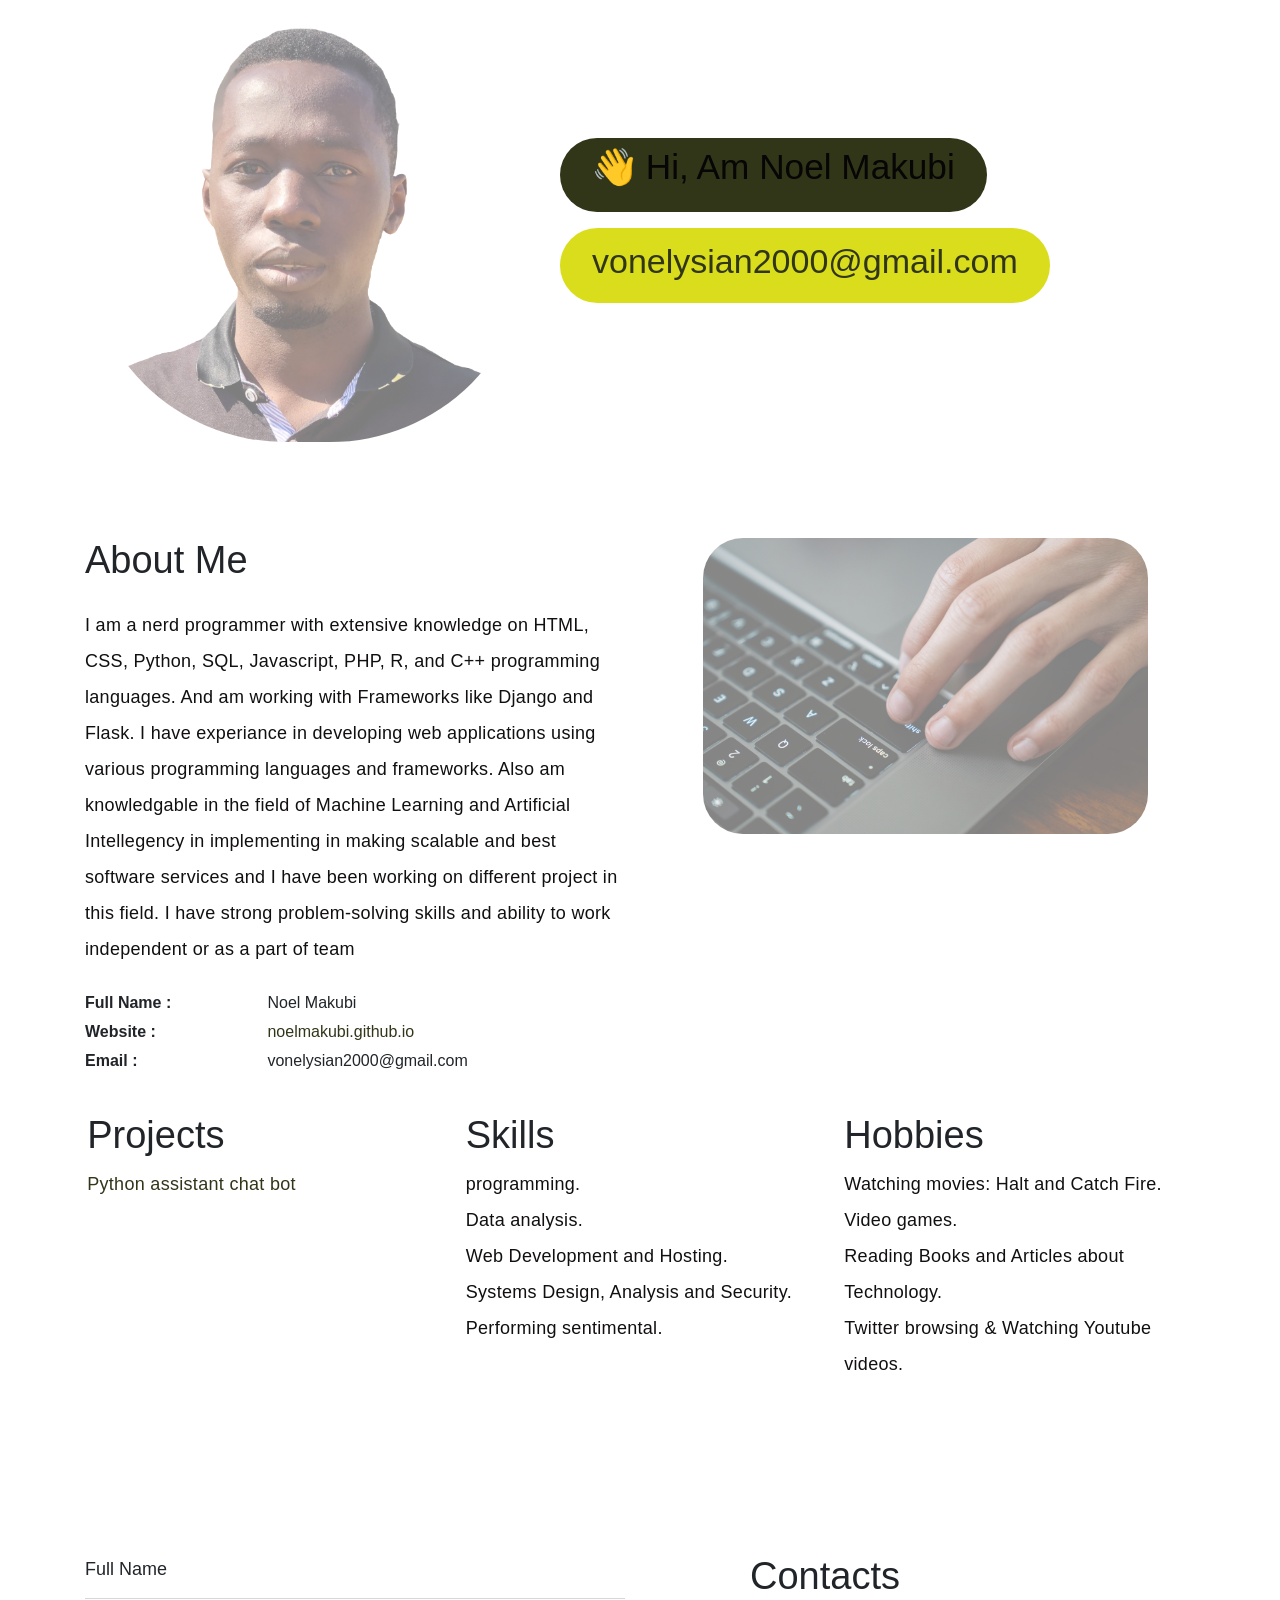
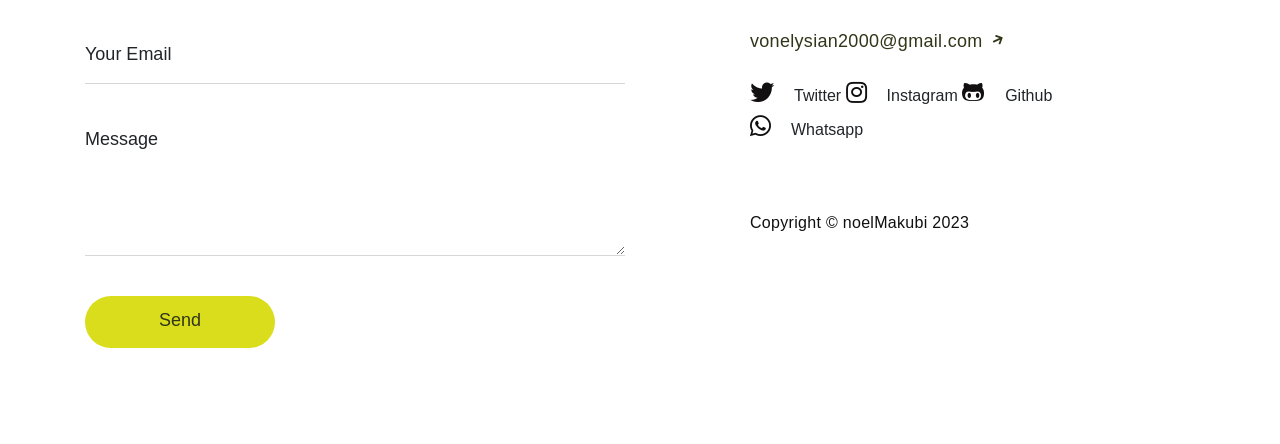
==== index.html @ bf627ace "Update index.html" ====
<!DOCTYPE html>
<html lang="en">
  <head>
    <title>Noel Makubi Github</title>

    <meta charset="UTF-8" />
    <meta http-equiv="X-UA-Compatible" content="IE=Edge" />
    <meta name="description" content="" />
    <meta
      name="keywords"
      content="programmer,developer, AI, ML,google, Tanzania,Usa, Near Me, system, contents, employment,business,near by,cive,udom,udsm,ifm,twitter"
    />
    <meta name="author" content="Tooplate" />
    <meta
      name="viewport"
      content="width=device-width, initial-scale=1, maximum-scale=1"
    />

    <link rel="stylesheet" href="css/bootstrap.min.css" />
    <link rel="stylesheet" href="css/all.min.css" />
    <link rel="stylesheet" href="css/owl.carousel.min.css" />
    <link rel="stylesheet" href="css/owl.theme.default.min.css" />

    <!-- MAIN CSS -->
    <link rel="stylesheet" href="css/tooplate-ben-resume-style.css" />
  </head>

  <body data-spy="scroll" data-target="#navbarNav" data-offset="50">
    <!-- MENU BAR -->
    <nav class="navbar navbar-expand-lg">
      <div class="container">
        <a class="navbar-brand" href="#"> Noel Makubi </a>

        <button
          class="navbar-toggler"
          type="button"
          data-toggle="collapse"
          data-target="#navbarNav"
          aria-controls="navbarNav"
          aria-expanded="false"
          aria-label="Toggle navigation"
        >
          <span class="navbar-toggler-icon"></span>
        </button>

        <div class="collapse navbar-collapse" id="navbarNav">
          <ul class="navbar-nav mx-auto">
            <li class="nav-item">
              <a href="#intro" class="nav-link smoothScroll">Introduction</a>
            </li>

            <li class="nav-item">
              <a href="#about" class="nav-link smoothScroll">About Me</a>
            </li>

            <li class="nav-item">
              <a href="#row-third" class="nav-link smoothScroll"
                >Skills & Projects</a
              >
            </li>

            <li class="nav-item">
              <a href="#contact" class="nav-link smoothScroll">Contacts</a>
            </li>
          </ul>

          <div class="mt-lg-0 mt-3 mb-4 mb-lg-0">
            <!-- <a href="#" class="custom-btn btn" download>Download CV</a>-->
          </div>
        </div>
      </div>
    </nav>

    <!-- HERO -->
    <section
      class="hero d-flex flex-column justify-content-center align-items-center"
      id="intro"
    >
      <div class="container">
        <div class="row">
          <div class="mx-auto col-lg-5 col-md-5 col-10">
            <img
              src="images/github.png"
              class="img-fluid"
              alt="Ben Resume HTML Template"
            />
          </div>

          <div
            class="d-flex flex-column justify-content-center align-items-center col-lg-7 col-md-7 col-12"
          >
            <div class="hero-text">
              <h1 class="hero-title">👋 Hi, Am Noel Makubi</h1>

              <a href="#" class="email-link"> vonelysian2000@gmail.com </a>
            </div>
          </div>
        </div>
      </div>
    </section>

    <section class="about section-padding" id="about">
      <div class="container">
        <div class="row">
          <div class="col-lg-6 col-md-6 col-12">
            <h3 class="mb-4">About Me</h3>

            <p>
              I am a nerd programmer with extensive knowledge on HTML, CSS,
              Python, SQL, Javascript, PHP, R, and C++ programming languages.
              And am working with Frameworks like Django and Flask. I have
              experiance in developing web applications using various
              programming languages and frameworks. Also am knowledgable in the
              field of Machine Learning and Artificial Intellegency in
              implementing in making scalable and best software services and I
              have been working on different project in this field. I have
              strong problem-solving skills and ability to work independent or
              as a part of team
            </p>

            <ul class="mt-4 mb-5 mb-lg-0 profile-list list-unstyled">
              <li><strong>Full Name :</strong> Noel Makubi</li>

              <!--<li><strong>Date of Birth:</strong> 26 September 1999</li>-->

              <li>
                <strong>Website :</strong>
                <a href="#">noelmakubi.github.io</a>
              </li>

              <li><strong>Email :</strong> vonelysian2000@gmail.com</li>
            </ul>
          </div>

          <div class="col-lg-5 mx-auto col-md-6 col-12">
            <img
              src="images/true-agency.jpg"
              class="about-image img-fluid"
              alt="Ben's Resume HTML Template"
            />
          </div>
        </div>
        <div class="row about-third" id="row-third">
          <div class="col-lg-4 col-md-4 col-12">
            <h3>Projects</h3>
            <p>
              <a href="https://github.com/noelmakubi/python_chat_bot"
                >Python assistant chat bot</a
              >
            </p>
          </div>
          <div class="col-lg-4 col-md-4 col-12">
            <h3>Skills</h3>
            <p>
              programming.
              <br />
              Data analysis.
              <br />
              Web Development and Hosting.
              <br />
              Systems Design, Analysis and Security.
              <br />
              Performing sentimental.
            </p>
          </div>
          <div class="col-lg-4 col-md-4 col-12">
            <h3>Hobbies</h3>
            <p>
              Watching movies: Halt and Catch Fire.
              <br />
              Video games.
              <br />
              Reading Books and Articles about Technology.
              <br />
              Twitter browsing & Watching Youtube videos.
            </p>
          </div>
        </div>
      </div>
    </section>

    <section class="contact section-padding pt-0" id="contact">
      <div class="container">
        <div class="row">
          <div class="col-lg-6 col-md-6 col-12">
            <form
              action="https://formsubmit.co/el/confirm/912c43903dcdbf2919110c2870421e21
"
              method="post"
              class="contact-form webform"
              role="form"
            >
              <div class="form-group d-flex flex-column-reverse">
                <input
                  type="text"
                  class="form-control"
                  name="cf-name"
                  id="cf-name"
                  placeholder="Your Name"
                  required
                />

                <label for="cf-name" class="webform-label">Full Name</label>
              </div>

              <div class="form-group d-flex flex-column-reverse">
                <input
                  type="email"
                  class="form-control"
                  name="cf-email"
                  id="cf-email"
                  placeholder="Your Email"
                  required
                />

                <label for="cf-email" class="webform-label">Your Email</label>
              </div>

              <div class="form-group d-flex flex-column-reverse">
                <textarea
                  class="form-control"
                  rows="5"
                  name="cf-message"
                  id="cf-message"
                  placeholder="Your Message"
                  required
                ></textarea>

                <label for="cf-message" class="webform-label">Message</label>
              </div>

              <button
                type="submit"
                class="form-control"
                id="submit-button"
                name="submit"
              >
                Send
              </button>
            </form>
          </div>

          <div class="mx-auto col-lg-4 col-md-6 col-12">
            <h3 class="my-4 pt-4 pt-lg-0">Contacts</h3>

            <p class="mb-1"></p>

            <p>
              <a href="">
                vonelysian2000@gmail.com
                <i class="fas fa-arrow-right custom-icon"></i>
              </a>
            </p>

            <ul class="social-links mt-2">
              <li>
                <a
                  href="https://twitter.com/Noel___Mak"
                  rel="noopener"
                  class="fab fa-twitter"
                ></a
                >Twitter
              </li>
              <li>
                <a
                  href="https://www.instagram.com/noe__mack/"
                  rel="noopener"
                  class="fab fa-instagram"
                ></a
                >Instagram
              </li>
              <li>
                <a
                  href="https://github.com/von2000/von2000"
                  rel="noopener"
                  class="fab fa-github-alt"
                ></a
                >Github
              </li>
              <li>
                <a
                  href="https://wa.me/+255682633877"
                  rel="noopener"
                  class="fab fa-whatsapp"
                ></a
                >Whatsapp
              </li>
            </ul>

            <p class="copyright-text mt-5 pt-3">
              Copyright &copy; noelMakubi 2023
            </p>

            <!--<p>Design: <a href="www.noelmakubi.github.io" title="free HTML templates" target="_blank">noelMakubi</a></p>-->
          </div>
        </div>
      </div>
    </section>
    <!-- SCRIPTS -->
    <script src="js/jquery.min.js"></script>
    <script src="js/bootstrap.min.js"></script>
    <script src="js/smoothscroll.js"></script>
    <script src="js/owl.carousel.min.js"></script>
    <script src="js/custom.js"></script>
  </body>
</html>
---- css/tooplate-ben-resume-style.css ----
@font-face {
      font-family: 'Plain';
      src: url('../localfonts/Plain-Regular.woff2') format('woff2'),
          url('../localfonts/Plain-Regular.woff') format('woff');
      font-weight: normal;
      font-style: normal;
  }

  @font-face {
      font-family: 'Plain';
      src: url('../localfonts/Plain-Light.woff2') format('woff2'),
          url('../localfonts/Plain-Light.woff') format('woff');
      font-weight: 300;
      font-style: normal;
  }

  @font-face {
      font-family: 'Plain';
      src: url('../localfonts/Plain-Bold.woff2') format('woff2'),
          url('../localfonts/Plain-Bold.woff') format('woff');
      font-weight: bold;
      font-style: normal;
  }

  :root {
    --primary-color:        #dadd1c;
    --white-color:          #070505;
    --dark-color:           #313619;
    --menu-bg-color:        #0e3a1f;

    --gray-color:           #b6c20b;
    --p-color:              #110f0f;

    --base-font-family:     "Plain", -apple-system,BlinkMacSystemFont,"Segoe UI",Roboto,"Helvetica Neue",Arial,"Noto Sans",sans-serif,"Apple Color Emoji","Segoe UI Emoji","Segoe UI Symbol","Noto Color Emoji";
    --font-weight-bold:     600;
    --font-weight-normal:   400;
    --font-weight-light:    300;

    --h1-font-size:         56px;
    --h2-font-size:         48px;
    --h3-font-size:         38px;
    --h4-font-size:         34px;
    --h5-font-size:         30px;
    --h6-font-size:         24px;
    --p-font-size:          18px;
    --base-font-size:       16px;
    --button-font-size:     20px;

    --border-radius-large:  100%;
    --border-radius-medium: 80px;
    --border-radius-small:  40px;
  }


  body {
    font-family: var(--base-font-family);
  }


  /*---------------------------------------
     TYPOGRAPHY              
  -----------------------------------------*/

  h1 {
    font-size: var(--h1-font-size);
  }

  h1,
  h3 {
    font-weight: var(--font-weight-light);
  }

  h2 {
    font-size: var(--h2-font-size);
  }

  h3 {
    font-size: var(--h3-font-size);
  }

  h4 {
    font-size: var(--h4-font-size);
  }

  h5 {
    font-size: var(--h5-font-size);
  }

  h6 {
    font-weight: var(--font-weight-bold);
    font-size: var(--h6-font-size);
  }

  p {
    color: var(--p-color);
    font-size: var(--p-font-size);
    font-weight: var(--font-weight-light);
    letter-spacing: 0.3px;
    line-height: 2em;
  }

  .section-padding {
    padding: 6rem 0;
  }

  .custom-icon {
    font-size: 12px;
    position: relative;
    bottom: 3px;
    left: 5px;
    transform: rotate(-25deg);
  }


  /* CUSTOM BUTTON */
  .custom-btn {
    background: var(--dark-color);
    border: none;
    border-radius: var(--border-radius-medium);
    color: var(--white-color);
    letter-spacing: 0.2px;
    padding: 6px 36px 10px 36px;
    font-size: var(--button-font-size);
    white-space: nowrap;
  }

  .custom-btn:hover,
  .custom-btn:focus {
    color: var(--dark-color);
    background: var(--primary-color);
  }


  /*---------------------------------------
     GENERAL               
  -----------------------------------------*/

  * {
    -webkit-box-sizing: border-box;
    -moz-box-sizing: border-box;
    box-sizing: border-box;
  }

  *::before,
  *::after {
    -webkit-box-sizing: border-box;
    -moz-box-sizing: border-box;
    box-sizing: border-box;
  }

  a {
    color: var(--dark-color);
    text-decoration: none;
    transition: all 0.4s linear;
  }

  a:hover  {
    color: var(--dark-color);
    text-decoration: none;
  }


  /*---------------------------------------
     MENU                
  -----------------------------------------*/

  .navbar {
    background: transparent;
    padding: 0.3rem 1rem;
    transition: all 300ms ease-in-out;
    position: absolute;
    z-index: 99;
    top: 0;
    right: 0;
    left: 0;
    opacity: 0;
  }

  .navbar.scroll {
    background: var(--menu-bg-color);
    padding: 0.5rem 1rem;
    position: fixed;
    opacity: 1;
  }

  .navbar-brand {
    color: var(--white-color);
    font-weight: var(--font-weight-light);
    font-size: var(--h4-font-size);
  }

  .navbar .custom-btn {
    background: var(--primary-color);
    color: var(--dark-color);
  }

  .contact-form #submit-button:hover,
  .navbar .custom-btn:hover {
    background: var(--dark-color);
    color: var(--white-color);
  }

  .navbar-expand-lg .navbar-nav .nav-link {
    margin: 0 1.5rem;
    padding: 0;
  }

  .nav-item .nav-link.active, 
  .nav-item .nav-link:hover {
    color: var(--gray-color);
  }

  .nav-item .nav-link.active, 
  .nav-item .nav-link:hover {
    border-bottom-color: var(--primary-color);
  }

  .nav-link {
    color: var(--gray-color);
    font-weight: var(--font-weight-light);
    font-size: var(--base-font-size);
    border-bottom: 1px solid transparent;
  }

  .navbar-toggler {
    border: 0;
    padding: 0;
    cursor: pointer;
    margin: 0 10px 0 0;
    width: 30px;
    height: 35px;
    outline: none;
  }

  .navbar-toggler:focus {
    outline: none;
  }

  .navbar-toggler[aria-expanded="true"] .navbar-toggler-icon {
    background: transparent;
  }

  .navbar-toggler[aria-expanded="true"] .navbar-toggler-icon::before,
  .navbar-toggler[aria-expanded="true"] .navbar-toggler-icon::after {
    transition: top 300ms 50ms ease, -webkit-transform 300ms 350ms ease;
    transition: top 300ms 50ms ease, transform 300ms 350ms ease;
    transition: top 300ms 50ms ease, transform 300ms 350ms ease, -webkit-transform 300ms 350ms ease;
    top: 0;
  }

  .navbar-toggler[aria-expanded="true"] .navbar-toggler-icon::before {
    transform: rotate(45deg);
  }

  .navbar-toggler[aria-expanded="true"] .navbar-toggler-icon::after {
    transform: rotate(-45deg);
  }


  .navbar-toggler .navbar-toggler-icon {
    background: var(--white-color);
    transition: background 10ms 300ms ease;
    display: block;
    width: 30px;
    height: 2px;
    position: relative;
  }

  .navbar-toggler .navbar-toggler-icon::before,
  .navbar-toggler .navbar-toggler-icon::after {
    transition: top 300ms 350ms ease, -webkit-transform 300ms 50ms ease;
    transition: top 300ms 350ms ease, transform 300ms 50ms ease;
    transition: top 300ms 350ms ease, transform 300ms 50ms ease, -webkit-transform 300ms 50ms ease;
    position: absolute;
    right: 0;
    left: 0;
    background: var(--white-color);
    width: 30px;
    height: 2px;
    content: '';
  }

  .navbar-toggler .navbar-toggler-icon::before {
    top: -8px;
  }

  .navbar-toggler .navbar-toggler-icon::after {
    top: 8px;
  }



  /*---------------------------------------
     HERO                
  -----------------------------------------*/

  .hero-title,
  .email-link {
    background: var(--dark-color);
    border-radius: var(--border-radius-medium);
    color: var(--white-color);
    display: inline-block;
    margin: 0.5rem 0;
    padding: 0.5rem 2rem 1.5rem 2rem;
	font-size: 2.2em;
  }

  .email-link {
    background: var(--primary-color);
    color: var(--dark-color);
    font-size: var(--h4-font-size);
    padding: 0.5rem 2rem 1rem 2rem;
  }

  .email-link:hover {
    background: var(--dark-color);
    color: var(--white-color);
  }


  /*---------------------------------------
     ABOUT                
  -----------------------------------------*/
  
  .about-third {
	  margin: 2.2em -0.8em;
  }

  .about-image {
    border-radius: var(--border-radius-small);
  }

  .profile-list li {
    margin: 0.3rem 0;
  }

  .profile-list strong {
    display: inline-block;
    width: 30%;
    margin-right: 1rem;
  }



  /*---------------------------------------
     CONTACT               
  -----------------------------------------*/
  
  .contact-form .form-control {
    background: transparent;
    border: none;
    border-bottom: 1px solid rgba(142, 140, 140, 0.35);
    box-shadow: none;
    border-radius: 0;
    -webkit-appearance: none;
    outline: none;
    color: var(--dark-color);
    font-weight: var(--font-weight-light);
    padding-left: 0;
    cursor: text;
  }

  .contact-form input {
    height: calc(2.25rem + 10px);
  }

  .contact-form .form-group {
    margin: 0 0 1rem;
    position: relative;
  }

  .contact-form .form-control,
  .webform-label {
    transition: all 0.4s;
    touch-action: manipulation;
  }

  .webform-label {
    cursor: text;
    font-size: 12px;
    font-weight: var(--font-weight-light);
    margin-bottom: 5px;
  }

  .contact-form .form-control:placeholder-shown + .webform-label {
    cursor: text;
    max-width: 66.66%;
    white-space: nowrap;
    overflow: hidden;
    text-overflow: ellipsis;
    transform-origin: left bottom;
    transform: translate(0, 2.125rem) scale(1.5);
  }

  .contact-form ::-webkit-input-placeholder {
    opacity: 0;
    transition: inherit;
    color: var(--dark-color);
  }

  .contact-form ::-moz-placeholder {
    opacity: 0;
    transition: inherit;
    color: var(--dark-color);
  }

  .contact-form .form-control:focus::-webkit-input-placeholder {
    opacity: 1;
  }

  .contact-form .form-control:focus::-moz-placeholder {
    opacity: 1;
  }

  .contact-form .form-control:not(:placeholder-shown) + .webform-label,
  .contact-form .form-control:focus + .webform-label {
    transform: translate(0, 0) scale(1);
    cursor: pointer;
    color: var(--gray-color);
  }

  .contact-form #submit-button {
    background: var(--primary-color);
    border: none;
    border-radius: var(--border-radius-medium);
    color: var(--dark-color);
    cursor: pointer;
    font-size: var(--p-font-size);
    line-height: 0;
    margin-top: 2.5rem;
    padding: 1.5rem 1.8rem 1.8rem 1.8rem;
    white-space: nowrap;
    max-width: 190px;
  }

  .copyright-text {
    font-size: var(--base-font-size);
  }


  /*---------------------------------------
     SOCIAL LINKS              
  -----------------------------------------*/

  .social-links {
    margin: 40px 0;
    padding: 0;
  }

  .social-links li {
    display: inline-block;
    list-style: none;
  }

  .social-links a {
    display: inline-block;
    color: var(--p-color);
    font-size: var(--h6-font-size);
    margin: 5px 20px 5px 0;
  }

  .social-links a:hover {
    color: var(--dark-color);
  }


  /*---------------------------------------
     RESPONSIVE STYLES              
  -----------------------------------------*/

  @media screen and (max-width: 1200px) {
    h1 {
        font-size: 42px;
    }

    h2 {
        font-size: 36px;
    }

    h3 {
        font-size: 32px;
    }

    h4 {
        font-size: 28px;
    }

    .email-link {
      font-size: 28px;
    }
  }

  @media screen and (max-width: 992px) {

    .hero-title {
      font-size: 1.8em;
      padding-bottom: 1rem;
    }

    .email-link {
      font-size: 22px;
      padding: 0.5rem 2rem 0.7rem 2rem;
    }
  }

  @media screen and (max-width: 991px) {
    .navbar-nav {
      margin: 1rem 0;
    }

    .navbar-expand-lg .navbar-nav .nav-link {
      display: inline-block;
      margin: 5px 0.5rem;
    }
  }

  @media screen and (max-width: 768px) {

    .hero-text {
      position: relative;
      top: 1.5rem;
    }
  }

  @media screen and (max-width: 480px) {

    .hero-title {
      font-size: 26px;
    }

    .email-link {
      font-size: 20px;
      padding: 0.3rem 2rem 0.6rem 2rem;
    }
  }
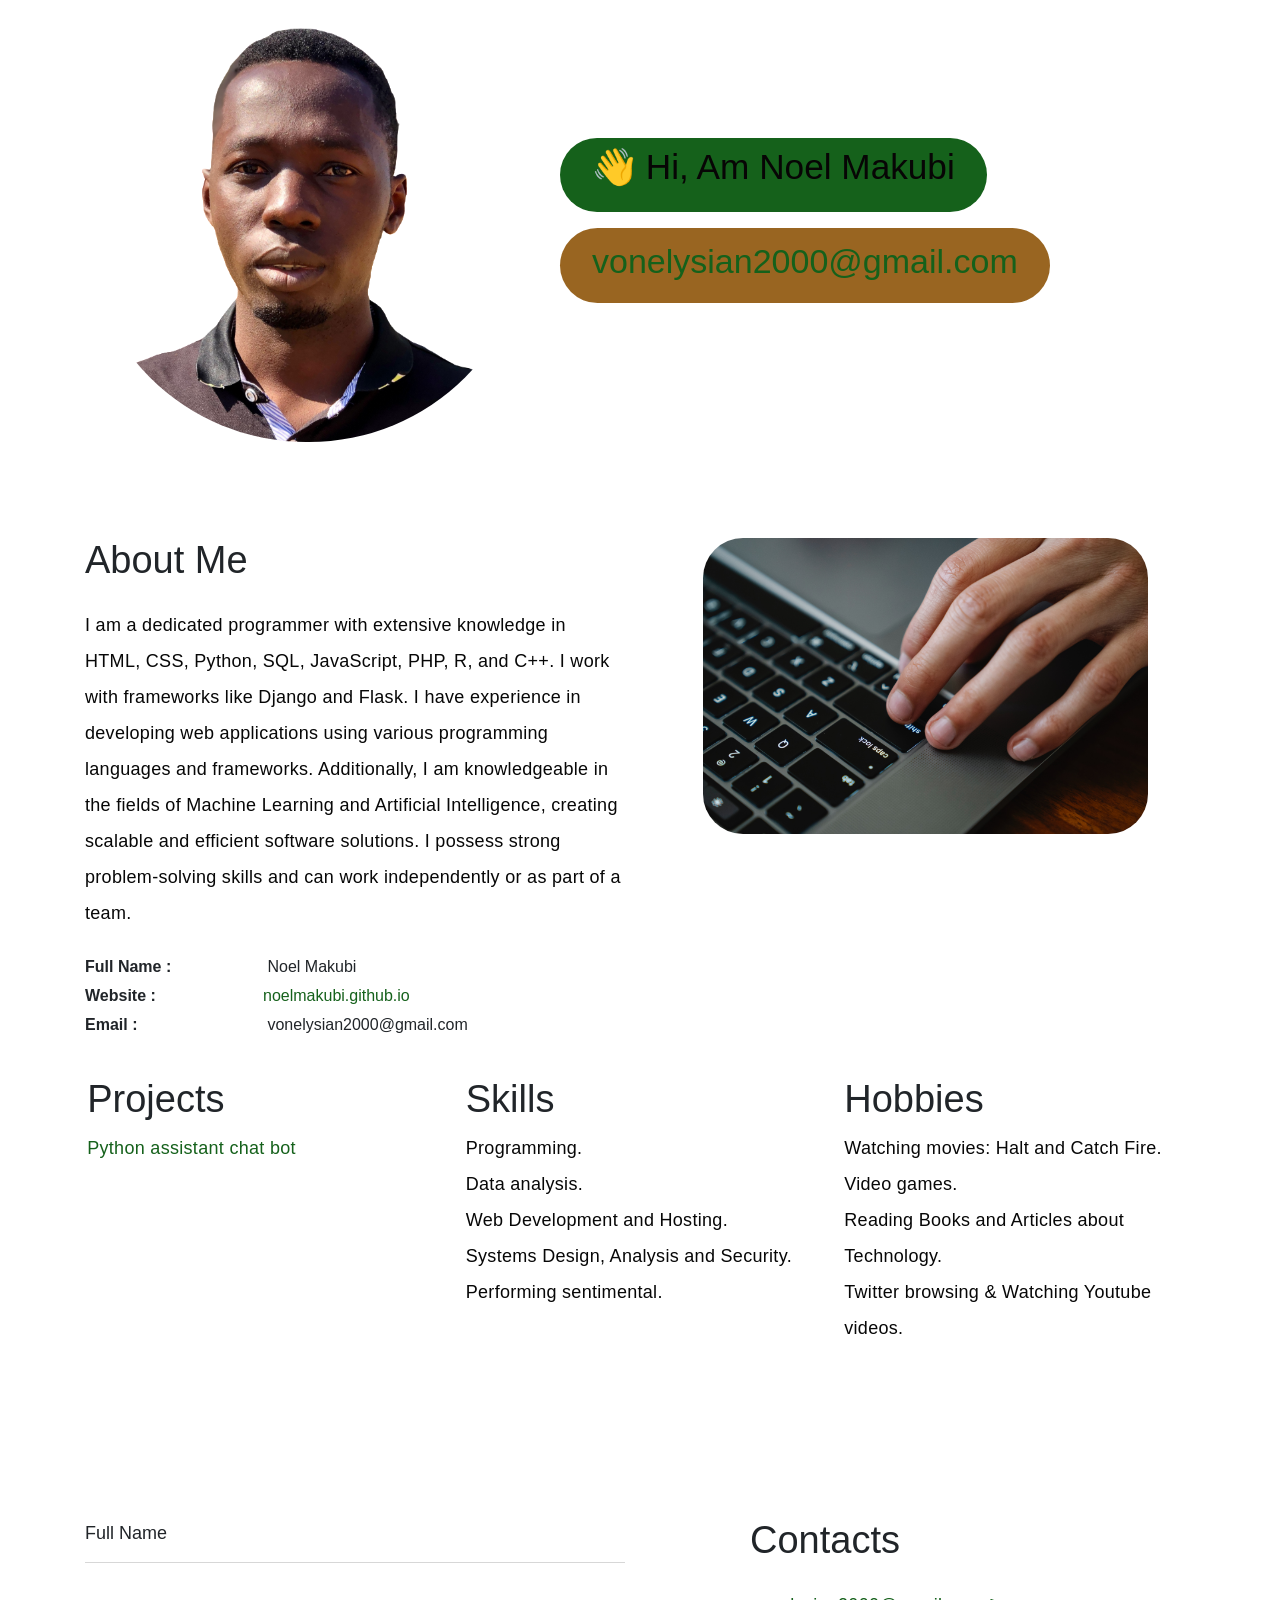
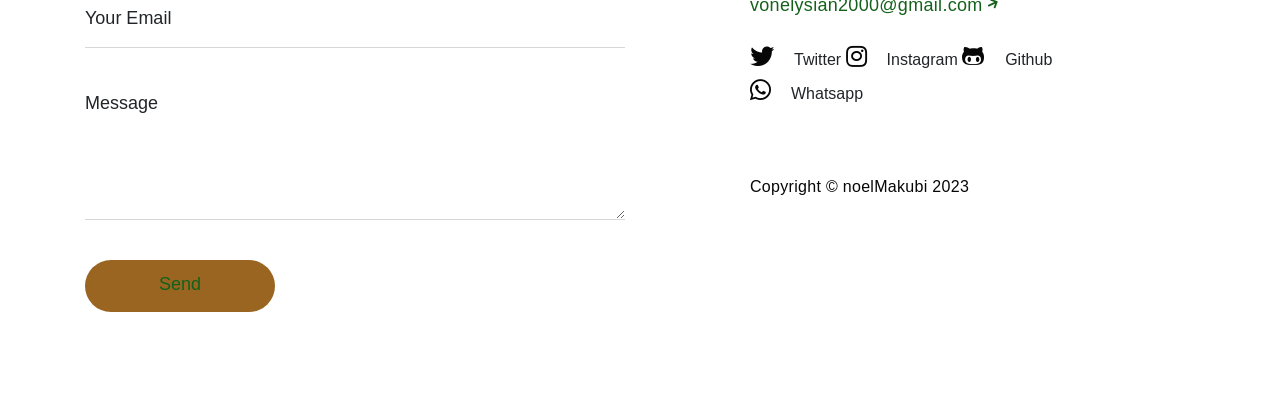
==== commit 2ae4ca3b: "send" ====
--- a/index.html
+++ b/index.html
@@ -1,306 +1,156 @@
 <!DOCTYPE html>
 <html lang="en">
-  <head>
-    <title>Noel Makubi Github</title>
+<head>
+  <title>Noel Makubi</title>
+  <meta charset="UTF-8" />
+  <meta http-equiv="X-UA-Compatible" content="IE=Edge" />
+  <meta name="description" content="Noel Makubi's personal website. Programmer and developer with skills in AI, ML, and various programming languages." />
+  <meta name="keywords" content="programmer,developer, AI, ML,google, Tanzania,Usa, Near Me, system, contents, employment,business,near by,cive,udom,udsm,ifm,twitter" />
+  <meta name="author" content="Tooplate" />
+  <meta name="viewport" content="width=device-width, initial-scale=1, maximum-scale=1" />
+  <link rel="stylesheet" href="css/bootstrap.min.css" />
+  <link rel="stylesheet" href="css/all.min.css" />
+  <link rel="stylesheet" href="css/owl.carousel.min.css" />
+  <link rel="stylesheet" href="css/owl.theme.default.min.css" />
+  <link rel="stylesheet" href="css/tooplate-ben-resume-style.css" />
+  <link rel="icon" href="images/favicon.ico" type="image/x-icon" />
+  <script>
+    window.dataLayer = window.dataLayer || [];
+    function gtag(){dataLayer.push(arguments);}
+    gtag('js', new Date());
+    gtag('config', 'G-6LS9MKFV6P');
+  </script>
+</head>
+<body data-spy="scroll" data-target="#navbarNav" data-offset="50">
+  <!-- MENU BAR -->
+  <nav class="navbar navbar-expand-lg">
+    <div class="container">
+      <a class="navbar-brand" href="#"> Noel Makubi </a>
+      <button class="navbar-toggler" type="button" data-toggle="collapse" data-target="#navbarNav" aria-controls="navbarNav" aria-expanded="false" aria-label="Toggle navigation">
+        <span class="navbar-toggler-icon"></span>
+      </button>
+      <div class="collapse navbar-collapse" id="navbarNav">
+        <ul class="navbar-nav mx-auto">
+          <li class="nav-item"><a href="#intro" class="nav-link smoothScroll">Introduction</a></li>
+          <li class="nav-item"><a href="#about" class="nav-link smoothScroll">About Me</a></li>
+          <li class="nav-item"><a href="#row-third" class="nav-link smoothScroll">Skills & Projects</a></li>
+          <li class="nav-item"><a href="#contact" class="nav-link smoothScroll">Contacts</a></li>
+        </ul>
+        <div class="mt-lg-0 mt-3 mb-4 mb-lg-0">
+          <a href="/cv" class="custom-btn btn" download>Download CV</a>
+        </div>
+      </div>
+    </div>
+  </nav>
 
-    <meta charset="UTF-8" />
-    <meta http-equiv="X-UA-Compatible" content="IE=Edge" />
-    <meta name="description" content="" />
-    <meta
-      name="keywords"
-      content="programmer,developer, AI, ML,google, Tanzania,Usa, Near Me, system, contents, employment,business,near by,cive,udom,udsm,ifm,twitter"
-    />
-    <meta name="author" content="Tooplate" />
-    <meta
-      name="viewport"
-      content="width=device-width, initial-scale=1, maximum-scale=1"
-    />
-
-    <link rel="stylesheet" href="css/bootstrap.min.css" />
-    <link rel="stylesheet" href="css/all.min.css" />
-    <link rel="stylesheet" href="css/owl.carousel.min.css" />
-    <link rel="stylesheet" href="css/owl.theme.default.min.css" />
-
-    <!-- MAIN CSS -->
-    <link rel="stylesheet" href="css/tooplate-ben-resume-style.css" />
-  </head>
-
-  <body data-spy="scroll" data-target="#navbarNav" data-offset="50">
-    <!-- MENU BAR -->
-    <nav class="navbar navbar-expand-lg">
-      <div class="container">
-        <a class="navbar-brand" href="#"> Noel Makubi </a>
-
-        <button
-          class="navbar-toggler"
-          type="button"
-          data-toggle="collapse"
-          data-target="#navbarNav"
-          aria-controls="navbarNav"
-          aria-expanded="false"
-          aria-label="Toggle navigation"
-        >
-          <span class="navbar-toggler-icon"></span>
-        </button>
-
-        <div class="collapse navbar-collapse" id="navbarNav">
-          <ul class="navbar-nav mx-auto">
-            <li class="nav-item">
-              <a href="#intro" class="nav-link smoothScroll">Introduction</a>
-            </li>
-
-            <li class="nav-item">
-              <a href="#about" class="nav-link smoothScroll">About Me</a>
-            </li>
-
-            <li class="nav-item">
-              <a href="#row-third" class="nav-link smoothScroll"
-                >Skills & Projects</a
-              >
-            </li>
-
-            <li class="nav-item">
-              <a href="#contact" class="nav-link smoothScroll">Contacts</a>
-            </li>
-          </ul>
-
-          <div class="mt-lg-0 mt-3 mb-4 mb-lg-0">
-            <!-- <a href="#" class="custom-btn btn" download>Download CV</a>-->
+  <!-- HERO -->
+  <section class="hero d-flex flex-column justify-content-center align-items-center" id="intro">
+    <div class="container">
+      <div class="row">
+        <div class="mx-auto col-lg-5 col-md-5 col-10">
+          <img src="images/github.png" class="img-fluid" alt="Noel Makubi's GitHub Profile Picture" />
+        </div>
+        <div class="d-flex flex-column justify-content-center align-items-center col-lg-7 col-md-7 col-12">
+          <div class="hero-text">
+            <h1 class="hero-title">👋 Hi, Am Noel Makubi</h1>
+            <a href="#" class="email-link"> vonelysian2000@gmail.com </a>
           </div>
         </div>
       </div>
-    </nav>
+    </div>
+  </section>
 
-    <!-- HERO -->
-    <section
-      class="hero d-flex flex-column justify-content-center align-items-center"
-      id="intro"
-    >
-      <div class="container">
-        <div class="row">
-          <div class="mx-auto col-lg-5 col-md-5 col-10">
-            <img
-              src="images/github.png"
-              class="img-fluid"
-              alt="Ben Resume HTML Template"
-            />
-          </div>
-
-          <div
-            class="d-flex flex-column justify-content-center align-items-center col-lg-7 col-md-7 col-12"
-          >
-            <div class="hero-text">
-              <h1 class="hero-title">👋 Hi, Am Noel Makubi</h1>
-
-              <a href="#" class="email-link"> vonelysian2000@gmail.com </a>
-            </div>
-          </div>
+  <section class="about section-padding" id="about">
+    <div class="container">
+      <div class="row">
+        <div class="col-lg-6 col-md-6 col-12">
+          <h3 class="mb-4">About Me</h3>
+          <p>
+            I am a dedicated programmer with extensive knowledge in HTML, CSS, Python, SQL, JavaScript, PHP, R, and C++. I work with frameworks like Django and Flask. I have experience in developing web applications using various programming languages and frameworks. Additionally, I am knowledgeable in the fields of Machine Learning and Artificial Intelligence, creating scalable and efficient software solutions. I possess strong problem-solving skills and can work independently or as part of a team.
+          </p>
+          <ul class="mt-4 mb-5 mb-lg-0 profile-list list-unstyled">
+            <li><strong>Full Name :</strong> Noel Makubi</li>
+            <!--<li><strong>Date of Birth:</strong> 26 September 1999</li>-->
+            <li><strong>Website :</strong><a href="#">noelmakubi.github.io</a></li>
+            <li><strong>Email :</strong> vonelysian2000@gmail.com</li>
+          </ul>
+        </div>
+        <div class="col-lg-5 mx-auto col-md-6 col-12">
+          <img src="images/true-agency.jpg" class="about-image img-fluid" alt="About Me Section Image" />
         </div>
       </div>
-    </section>
-
-    <section class="about section-padding" id="about">
-      <div class="container">
-        <div class="row">
-          <div class="col-lg-6 col-md-6 col-12">
-            <h3 class="mb-4">About Me</h3>
-
-            <p>
-              I am a nerd programmer with extensive knowledge on HTML, CSS,
-              Python, SQL, Javascript, PHP, R, and C++ programming languages.
-              And am working with Frameworks like Django and Flask. I have
-              experiance in developing web applications using various
-              programming languages and frameworks. Also am knowledgable in the
-              field of Machine Learning and Artificial Intellegency in
-              implementing in making scalable and best software services and I
-              have been working on different project in this field. I have
-              strong problem-solving skills and ability to work independent or
-              as a part of team
-            </p>
-
-            <ul class="mt-4 mb-5 mb-lg-0 profile-list list-unstyled">
-              <li><strong>Full Name :</strong> Noel Makubi</li>
-
-              <!--<li><strong>Date of Birth:</strong> 26 September 1999</li>-->
-
-              <li>
-                <strong>Website :</strong>
-                <a href="#">noelmakubi.github.io</a>
-              </li>
-
-              <li><strong>Email :</strong> vonelysian2000@gmail.com</li>
-            </ul>
-          </div>
-
-          <div class="col-lg-5 mx-auto col-md-6 col-12">
-            <img
-              src="images/true-agency.jpg"
-              class="about-image img-fluid"
-              alt="Ben's Resume HTML Template"
-            />
-          </div>
+      <div class="row about-third" id="row-third">
+        <div class="col-lg-4 col-md-4 col-12">
+          <h3>Projects</h3>
+          <p><a href="https://github.com/noelmakubi/python_chat_bot" target="_blank" rel="noopener noreferrer">Python assistant chat bot</a></p>
         </div>
-        <div class="row about-third" id="row-third">
-          <div class="col-lg-4 col-md-4 col-12">
-            <h3>Projects</h3>
-            <p>
-              <a href="https://github.com/noelmakubi/python_chat_bot"
-                >Python assistant chat bot</a
-              >
-            </p>
-          </div>
-          <div class="col-lg-4 col-md-4 col-12">
-            <h3>Skills</h3>
-            <p>
-              programming.
-              <br />
-              Data analysis.
-              <br />
-              Web Development and Hosting.
-              <br />
-              Systems Design, Analysis and Security.
-              <br />
-              Performing sentimental.
-            </p>
-          </div>
-          <div class="col-lg-4 col-md-4 col-12">
-            <h3>Hobbies</h3>
-            <p>
-              Watching movies: Halt and Catch Fire.
-              <br />
-              Video games.
-              <br />
-              Reading Books and Articles about Technology.
-              <br />
-              Twitter browsing & Watching Youtube videos.
-            </p>
-          </div>
+        <div class="col-lg-4 col-md-4 col-12">
+          <h3>Skills</h3>
+          <p>
+            Programming.<br />
+            Data analysis.<br />
+            Web Development and Hosting.<br />
+            Systems Design, Analysis and Security.<br />
+            Performing sentimental.
+          </p>
+        </div>
+        <div class="col-lg-4 col-md-4 col-12">
+          <h3>Hobbies</h3>
+          <p>
+            Watching movies: Halt and Catch Fire.<br />
+            Video games.<br />
+            Reading Books and Articles about Technology.<br />
+            Twitter browsing & Watching Youtube videos.
+          </p>
         </div>
       </div>
-    </section>
+    </div>
+  </section>
 
-    <section class="contact section-padding pt-0" id="contact">
-      <div class="container">
-        <div class="row">
-          <div class="col-lg-6 col-md-6 col-12">
-            <form
-              action="https://formsubmit.co/el/confirm/912c43903dcdbf2919110c2870421e21
-"
-              method="post"
-              class="contact-form webform"
-              role="form"
-            >
-              <div class="form-group d-flex flex-column-reverse">
-                <input
-                  type="text"
-                  class="form-control"
-                  name="cf-name"
-                  id="cf-name"
-                  placeholder="Your Name"
-                  required
-                />
-
-                <label for="cf-name" class="webform-label">Full Name</label>
-              </div>
-
-              <div class="form-group d-flex flex-column-reverse">
-                <input
-                  type="email"
-                  class="form-control"
-                  name="cf-email"
-                  id="cf-email"
-                  placeholder="Your Email"
-                  required
-                />
-
-                <label for="cf-email" class="webform-label">Your Email</label>
-              </div>
-
-              <div class="form-group d-flex flex-column-reverse">
-                <textarea
-                  class="form-control"
-                  rows="5"
-                  name="cf-message"
-                  id="cf-message"
-                  placeholder="Your Message"
-                  required
-                ></textarea>
-
-                <label for="cf-message" class="webform-label">Message</label>
-              </div>
-
-              <button
-                type="submit"
-                class="form-control"
-                id="submit-button"
-                name="submit"
-              >
-                Send
-              </button>
-            </form>
-          </div>
-
-          <div class="mx-auto col-lg-4 col-md-6 col-12">
-            <h3 class="my-4 pt-4 pt-lg-0">Contacts</h3>
-
-            <p class="mb-1"></p>
-
-            <p>
-              <a href="">
-                vonelysian2000@gmail.com
-                <i class="fas fa-arrow-right custom-icon"></i>
-              </a>
-            </p>
-
-            <ul class="social-links mt-2">
-              <li>
-                <a
-                  href="https://twitter.com/Noel___Mak"
-                  rel="noopener"
-                  class="fab fa-twitter"
-                ></a
-                >Twitter
-              </li>
-              <li>
-                <a
-                  href="https://www.instagram.com/noe__mack/"
-                  rel="noopener"
-                  class="fab fa-instagram"
-                ></a
-                >Instagram
-              </li>
-              <li>
-                <a
-                  href="https://github.com/von2000/von2000"
-                  rel="noopener"
-                  class="fab fa-github-alt"
-                ></a
-                >Github
-              </li>
-              <li>
-                <a
-                  href="https://wa.me/+255682633877"
-                  rel="noopener"
-                  class="fab fa-whatsapp"
-                ></a
-                >Whatsapp
-              </li>
-            </ul>
-
-            <p class="copyright-text mt-5 pt-3">
-              Copyright &copy; noelMakubi 2023
-            </p>
-
-            <!--<p>Design: <a href="www.noelmakubi.github.io" title="free HTML templates" target="_blank">noelMakubi</a></p>-->
-          </div>
+  <section class="contact section-padding pt-0" id="contact">
+    <div class="container">
+      <div class="row">
+        <div class="col-lg-6 col-md-6 col-12">
+          <form action="https://formsubmit.co/el/confirm/912c43903dcdbf2919110c2870421e21" method="post" class="contact-form webform" role="form">
+            <div class="form-group d-flex flex-column-reverse">
+              <input type="text" class="form-control" name="cf-name" id="cf-name" placeholder="Your Name" required />
+              <label for="cf-name" class="webform-label">Full Name</label>
+            </div>
+            <div class="form-group d-flex flex-column-reverse">
+              <input type="email" class="form-control" name="cf-email" id="cf-email" placeholder="Your Email" required />
+              <label for="cf-email" class="webform-label">Your Email</label>
+            </div>
+            <div class="form-group d-flex flex-column-reverse">
+              <textarea class="form-control" rows="5" name="cf-message" id="cf-message" placeholder="Your Message" required></textarea>
+              <label for="cf-message" class="webform-label">Message</label>
+            </div>
+            <button type="submit" class="form-control" id="submit-button" name="submit">Send</button>
+          </form>
+        </div>
+        <div class="mx-auto col-lg-4 col-md-6 col-12">
+          <h3 class="my-4 pt-4 pt-lg-0">Contacts</h3>
+          <p class="mb-1"></p>
+          <p><a href="mailto:vonelysian2000@gmail.com">vonelysian2000@gmail.com<i class="fas fa-arrow-right custom-icon"></i></a></p>
+          <ul class="social-links mt-2">
+            <li><a href="https://twitter.com/Noel___Mak" target="_blank" rel="noopener noreferrer" class="fab fa-twitter"></a>Twitter</li>
+            <li><a href="https://www.instagram.com/noe__mack/" target="_blank" rel="noopener noreferrer" class="fab fa-instagram"></a>Instagram</li>
+            <li><a href="https://github.com/von2000/von2000" target="_blank" rel="noopener noreferrer" class="fab fa-github-alt"></a>Github</li>
+            <li><a href="https://wa.me/+255682633877" target="_blank" rel="noopener noreferrer" class="fab fa-whatsapp"></a>Whatsapp</li>
+          </ul>
+          <p class="copyright-text mt-5 pt-3">
+            Copyright &copy; noelMakubi 2023
+          </p>
+          <!--<p>Design: <a href="www.noelmakubi.github.io" title="free HTML templates" target="_blank">noelMakubi</a></p>-->
         </div>
       </div>
-    </section>
-    <!-- SCRIPTS -->
-    <script src="js/jquery.min.js"></script>
-    <script src="js/bootstrap.min.js"></script>
-    <script src="js/smoothscroll.js"></script>
-    <script src="js/owl.carousel.min.js"></script>
-    <script src="js/custom.js"></script>
-  </body>
+    </div>
+  </section>
+
+  <!-- SCRIPTS -->
+  <script src="js/jquery.min.js"></script>
+  <script src="js/bootstrap.min.js"></script>
+  <script src="js/smoothscroll.js"></script>
+  <script src="js/owl.carousel.min.js"></script>
+  <script src="js/custom.js"></script>
+</body>
 </html>
--- a/css/tooplate-ben-resume-style.css
+++ b/css/tooplate-ben-resume-style.css
@@ -23,13 +23,13 @@
   }
 
   :root {
-    --primary-color:        #dadd1c;
+    --primary-color:        #996521;
     --white-color:          #070505;
-    --dark-color:           #313619;
-    --menu-bg-color:        #0e3a1f;
-
-    --gray-color:           #b6c20b;
-    --p-color:              #110f0f;
+    --dark-color:           #15611b;
+    --menu-bg-color:        #bb6a0d;
+
+    --gray-color:           #080808;
+    --p-color:              #070707;
 
     --base-font-family:     "Plain", -apple-system,BlinkMacSystemFont,"Segoe UI",Roboto,"Helvetica Neue",Arial,"Noto Sans",sans-serif,"Apple Color Emoji","Segoe UI Emoji","Segoe UI Symbol","Noto Color Emoji";
     --font-weight-bold:     600;
@@ -184,7 +184,7 @@
   }
 
   .navbar-brand {
-    color: var(--white-color);
+    color: var(--gray-color);
     font-weight: var(--font-weight-light);
     font-size: var(--h4-font-size);
   }
@@ -196,8 +196,8 @@
 
   .contact-form #submit-button:hover,
   .navbar .custom-btn:hover {
-    background: var(--dark-color);
-    color: var(--white-color);
+    background: var(--white-color);
+    color: var(--maroon-color);
   }
 
   .navbar-expand-lg .navbar-nav .nav-link {
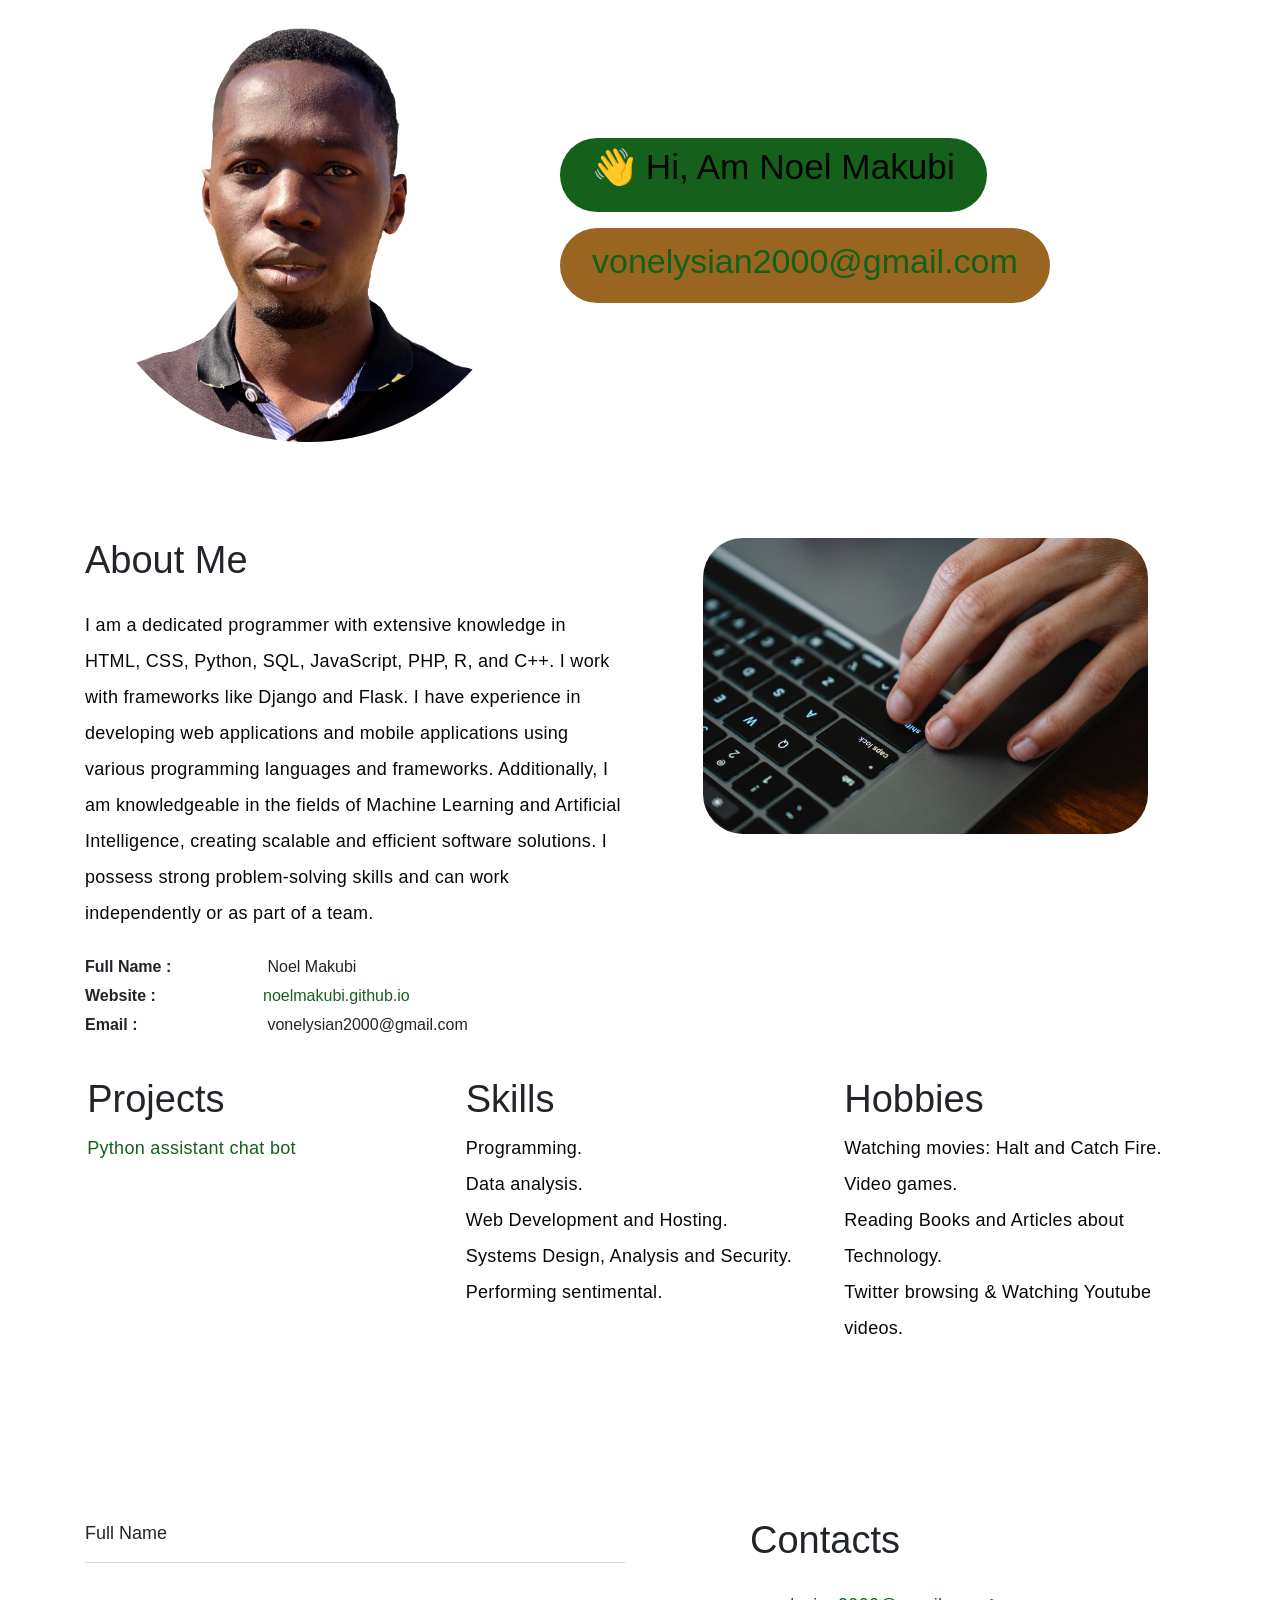
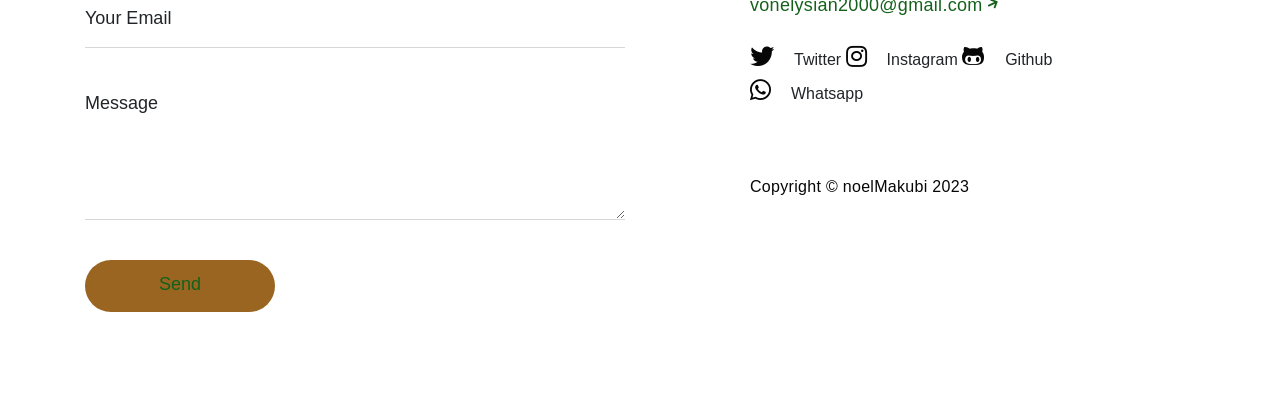
==== commit c1419711: "cv added" ====
--- a/index.html
+++ b/index.html
@@ -37,7 +37,7 @@
           <li class="nav-item"><a href="#contact" class="nav-link smoothScroll">Contacts</a></li>
         </ul>
         <div class="mt-lg-0 mt-3 mb-4 mb-lg-0">
-          <a href="/cv" class="custom-btn btn" download>Download CV</a>
+          <a href="cv/Noel_Cv.pdf" class="custom-btn btn" download>Download CV</a>
         </div>
       </div>
     </div>
@@ -66,7 +66,7 @@
         <div class="col-lg-6 col-md-6 col-12">
           <h3 class="mb-4">About Me</h3>
           <p>
-            I am a dedicated programmer with extensive knowledge in HTML, CSS, Python, SQL, JavaScript, PHP, R, and C++. I work with frameworks like Django and Flask. I have experience in developing web applications using various programming languages and frameworks. Additionally, I am knowledgeable in the fields of Machine Learning and Artificial Intelligence, creating scalable and efficient software solutions. I possess strong problem-solving skills and can work independently or as part of a team.
+            I am a dedicated programmer with extensive knowledge in HTML, CSS, Python, SQL, JavaScript, PHP, R, and C++. I work with frameworks like Django and Flask. I have experience in developing web applications and mobile applications using various programming languages and frameworks. Additionally, I am knowledgeable in the fields of Machine Learning and Artificial Intelligence, creating scalable and efficient software solutions. I possess strong problem-solving skills and can work independently or as part of a team.
           </p>
           <ul class="mt-4 mb-5 mb-lg-0 profile-list list-unstyled">
             <li><strong>Full Name :</strong> Noel Makubi</li>
